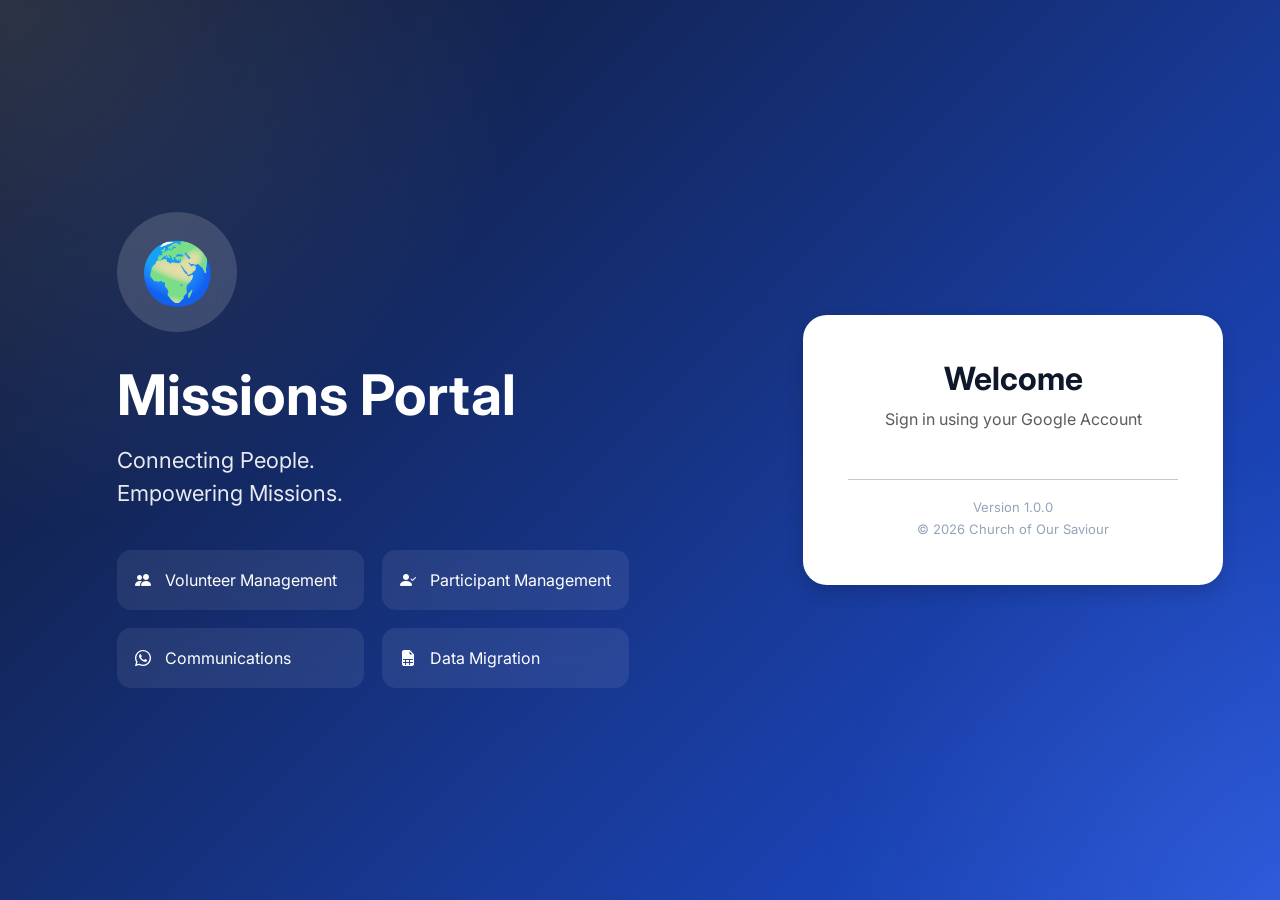
==== add-event.html @ c3b8f4d2 "Create add-event.html" ====
<!DOCTYPE html>
<html lang="en">

<head>

<meta charset="UTF-8">
<meta name="viewport" content="width=device-width, initial-scale=1.0">

<title>Add Event</title>

<script src="https://accounts.google.com/gsi/client" async defer></script>

<script src="./js/config.js"></script>
<script src="./js/api.js"></script>
<script src="./js/auth.js"></script>

<style>

*{
    box-sizing:border-box;
}

body{
    margin:0;
    font-family:Arial,sans-serif;
    background:#f4f6f8;
    color:#222;
}

/* ================= HEADER ================= */

.header{

    background:#1e3a8a;
    color:white;

    padding:18px 30px;

    display:flex;
    justify-content:space-between;
    align-items:center;

}

.header h2{
    margin:0;
}

.backBtn{

    background:white;
    color:#1e3a8a;

    border:none;

    padding:10px 16px;

    border-radius:6px;

    cursor:pointer;

    font-weight:bold;

}

/* ================= CONTAINER ================= */

.container{

    max-width:1100px;

    margin:25px auto;

    padding:0 20px;

}

/* ================= CARD ================= */

.card{

    background:white;

    border-radius:10px;

    padding:25px;

    margin-bottom:20px;

    box-shadow:0 2px 6px rgba(0,0,0,.08);

}

.card h2{

    margin-top:0;

    color:#1e3a8a;

}

.cardDescription{

    color:#666;

    margin-bottom:20px;

}

/* ================= FORM GRID ================= */

.formGrid{

    display:grid;

    grid-template-columns:
        repeat(2,1fr);

    gap:18px;

}

.formGroup{

    display:flex;

    flex-direction:column;

}

.formGroup.full{

    grid-column:
        1 / -1;

}

label{

    font-weight:bold;

    margin-bottom:7px;

}

.required{

    color:#dc2626;

}

input,
select,
textarea{

    width:100%;

    padding:11px;

    border:1px solid #ccc;

    border-radius:6px;

    font-size:14px;

}

textarea{

    min-height:100px;

    resize:vertical;

}

/* ================= HEADER IMAGE ================= */

.imageUpload{

    border:2px dashed #cbd5e1;

    border-radius:8px;

    padding:25px;

    text-align:center;

    background:#f8fafc;

    cursor:pointer;

}

.imageUpload:hover{

    background:#f1f5f9;

}

.imagePreview{

    max-width:100%;

    max-height:220px;

    margin-top:15px;

    border-radius:8px;

    display:none;

}

/* ================= QUESTIONS ================= */

.questionCard{

    border:1px solid #ddd;

    border-radius:8px;

    padding:18px;

    margin-bottom:15px;

    background:#fafafa;

}

.questionHeader{

    display:flex;

    justify-content:space-between;

    align-items:center;

    margin-bottom:15px;

}

.questionNumber{

    font-weight:bold;

    color:#1e3a8a;

}

.removeBtn{

    background:#dc2626;

    color:white;

    border:none;

    padding:7px 10px;

    border-radius:5px;

    cursor:pointer;

}

.addQuestionBtn{

    background:#2563eb;

    color:white;

    border:none;

    padding:10px 16px;

    border-radius:6px;

    cursor:pointer;

}

/* ================= ACTIONS ================= */

.actions{

    display:flex;

    justify-content:flex-end;

    gap:10px;

    margin-top:20px;

}

.cancelBtn{

    background:#6b7280;

    color:white;

    border:none;

    padding:12px 20px;

    border-radius:6px;

    cursor:pointer;

}

.createBtn{

    background:#16a34a;

    color:white;

    border:none;

    padding:12px 24px;

    border-radius:6px;

    cursor:pointer;

    font-weight:bold;

}

.createBtn:disabled{

    background:#9ca3af;

    cursor:not-allowed;

}

/* ================= SUCCESS ================= */

.successCard{

    display:none;

    background:white;

    border-radius:10px;

    padding:30px;

    margin-bottom:20px;

    box-shadow:0 2px 6px rgba(0,0,0,.08);

}

.successCard h2{

    color:#16a34a;

}

.resultGrid{

    display:grid;

    grid-template-columns:
        repeat(2,1fr);

    gap:15px;

    margin-top:20px;

}

.resultBox{

    border:1px solid #ddd;

    border-radius:8px;

    padding:15px;

}

.resultBox label{

    display:block;

    color:#666;

    font-size:12px;

}

.resultBox a{

    word-break:break-all;

}

.qrBox{

    text-align:center;

    margin-top:25px;

}

.qrBox img{

    width:220px;

    height:220px;

    object-fit:contain;

    border:1px solid #ddd;

    padding:10px;

}

/* ================= LOADING ================= */

.loading{

    display:none;

    position:fixed;

    inset:0;

    background:rgba(255,255,255,.75);

    justify-content:center;

    align-items:center;

    z-index:999;

}

.loadingBox{

    background:white;

    padding:25px 35px;

    border-radius:10px;

    box-shadow:0 4px 15px rgba(0,0,0,.2);

    text-align:center;

}

.spinner{

    width:35px;

    height:35px;

    border:4px solid #ddd;

    border-top:4px solid #1e3a8a;

    border-radius:50%;

    animation:spin 1s linear infinite;

    margin:0 auto 15px;

}

@keyframes spin{

    to{
        transform:rotate(360deg);
    }

}

@media(max-width:700px){

    .formGrid,
    .resultGrid{

        grid-template-columns:1fr;

    }

}

</style>

</head>


<body>


<!-- ================= HEADER ================= -->

<div class="header">

    <h2>➕ Add Event</h2>

    <button
        class="backBtn"
        onclick="window.location='event-management.html'">

        ← Event Management

    </button>

</div>


<div class="container">


<!-- ================= SUCCESS ================= -->

<div
    class="successCard"
    id="successCard">

    <h2>✓ Event Created Successfully</h2>

    <p>
        The Google Form has been created and the event has
        been added to the Event Registry as ACTIVE.
    </p>


    <div class="resultGrid">

        <div class="resultBox">

            <label>Event Name</label>

            <strong id="resultEventName"></strong>

        </div>


        <div class="resultBox">

            <label>Event Spreadsheet ID</label>

            <strong id="resultSpreadsheetId"></strong>

        </div>


        <div class="resultBox">

            <label>Google Form</label>

            <a
                id="resultFormUrl"
                target="_blank">

                Open Form

            </a>

        </div>


        <div class="resultBox">

            <label>Responder URL</label>

            <a
                id="resultResponderUrl"
                target="_blank">

                Open Registration Form

            </a>

        </div>

    </div>


    <div class="qrBox">

        <h3>Registration QR Code</h3>

        <img
            id="resultQr"
            alt="Registration QR Code">

        <br><br>

        <button
            class="createBtn"
            onclick="window.location='event-management.html'">

            Return to Event Management

        </button>

    </div>

</div>


<!-- ================= EVENT DETAILS ================= -->

<div
    class="card"
    id="eventFormCard">

    <h2>Event Details</h2>

    <p class="cardDescription">

        Enter the information that will be used to create the
        Google Form and Event Registry record.

    </p>


    <div class="formGrid">


        <!-- Event Date -->

        <div class="formGroup">

            <label>

                Event Date
                <span class="required">*</span>

            </label>

            <input
                type="date"
                id="eventDate"
                required>

        </div>


        <!-- Event Name -->

        <div class="formGroup">

            <label>

                Event Name
                <span class="required">*</span>

            </label>

            <input
                type="text"
                id="eventName"
                placeholder="e.g. Kingdom Builders"
                required>

        </div>


        <!-- Event Type -->

        <div class="formGroup">

            <label>

                Event Type
                <span class="required">*</span>

            </label>

            <select
                id="eventType"
                required>

                <option value="">
                    Select Event Type
                </option>

                <option value="Event">
                    Event
                </option>

                <option value="Course">
                    Course
                </option>

                <option value="Workshop">
                    Workshop
                </option>

                <option value="Conference">
                    Conference
                </option>

                <option value="Service">
                    Service
                </option>

                <option value="Outreach">
                    Outreach
                </option>

                <option value="Other">
                    Other
                </option>

            </select>

        </div>


        <!-- Event Description -->

        <div class="formGroup full">

            <label>

                Event Description

            </label>

            <textarea
                id="eventDescription"
                placeholder="Describe the event..."></textarea>

        </div>


    </div>

</div>


<!-- ================= FORM HEADER ================= -->

<div
    class="card">

    <h2>Google Form Header</h2>

    <p class="cardDescription">

        Upload the event image to be used at the top of the
        registration form.

    </p>


    <div
        class="imageUpload"
        onclick="document.getElementById('headerImage').click()">

        <strong>
            Click to upload event header image
        </strong>

        <br>

        <small>
            Recommended: wide landscape image
        </small>

        <input
            type="file"
            id="headerImage"
            accept="image/*"
            style="display:none;">

        <img
            id="imagePreview"
            class="imagePreview">

    </div>

</div>


<!-- ================= STANDARD PARAMETERS ================= -->

<div
    class="card">

    <h2>Registration Information</h2>

    <p class="cardDescription">

        These are the standard registration fields that will
        be included in every Event Form.

    </p>


    <div class="formGrid">


        <div class="formGroup">

            <label>Name <span class="required">*</span></label>

            <input
                value="Name"
                disabled>

        </div>


        <div class="formGroup">

            <label>Email Address <span class="required">*</span></label>

            <input
                value="Email Address"
                disabled>

        </div>


        <div class="formGroup">

            <label>Contact Number <span class="required">*</span></label>

            <input
                value="Contact Number"
                disabled>

        </div>


        <div class="formGroup">

            <label>Church</label>

            <input
                value="Church"
                disabled>

        </div>


        <div class="formGroup">

            <label>Referral Source</label>

            <input
                value="How did you hear about this event?"
                disabled>

        </div>


        <div class="formGroup">

            <label>PDPA Consent <span class="required">*</span></label>

            <input
                value="PDPA Consent"
                disabled>

        </div>

    </div>

</div>


<!-- ================= CUSTOM QUESTIONS ================= -->

<div
    class="card">

    <h2>Event-Specific Questions</h2>

    <p class="cardDescription">

        Add questions that are specific to this event.
        These will be created as additional questions in
        the Google Form.

    </p>


    <div id="questionsContainer"></div>


    <button
        type="button"
        class="addQuestionBtn"
        onclick="addQuestion()">

        + Add Question

    </button>

</div>


<!-- ================= CREATE ================= -->

<div
    class="card">

    <div class="actions">

        <button
            class="cancelBtn"
            onclick="window.location='event-management.html'">

            Cancel

        </button>


        <button
            class="createBtn"
            id="createBtn"
            onclick="createEvent()">

            🚀 Create Event

        </button>

    </div>

</div>


</div>


<!-- ================= LOADING ================= -->

<div
    class="loading"
    id="loading">

    <div class="loadingBox">

        <div class="spinner"></div>

        <strong>
            Creating Event...
        </strong>

        <p>
            Creating Google Form, response spreadsheet,
            QR code and Event Registry record.
        </p>

    </div>

</div>


<script>

/*****************************************************
 * AUTH
 *****************************************************/

const user =
    JSON.parse(
        localStorage.getItem("mp_user")
    );


if(!user){

    location = "index.html";

}


if(
    !["Admin","Intern"].includes(
        user.role
    )
){

    alert("Access denied.");

    location = "dashboard.html";

}


/*****************************************************
 * API RUNNER
 *****************************************************/

async function runScript(
    action,
    data = {}
){

    const result =
        await API.post(
            action,
            data
        );


    if(!result.success){

        throw new Error(
            result.message ||
            "Request failed"
        );

    }


    return result.data || result;

}


/*****************************************************
 * LOADING
 *****************************************************/

function showLoading(){

    document
        .getElementById("loading")
        .style.display = "flex";

}


function hideLoading(){

    document
        .getElementById("loading")
        .style.display = "none";

}


/*****************************************************
 * HEADER IMAGE PREVIEW
 *****************************************************/

let headerImageData = null;


document
    .getElementById("headerImage")
    .addEventListener(
        "change",
        function(event){

            const file =
                event.target.files[0];


            if(!file){

                return;

            }


            if(
                !file.type.startsWith(
                    "image/"
                )
            ){

                alert(
                    "Please select an image file."
                );

                return;

            }


            /*
             * Convert image to Base64.
             *
             * This will be sent to Apps Script.
             */

            const reader =
                new FileReader();


            reader.onload =
                function(e){

                    headerImageData =
                        {

                            name:
                                file.name,

                            mimeType:
                                file.type,

                            data:
                                e.target.result
                                .split(",")[1]

                        };


                    const preview =
                        document
                            .getElementById(
                                "imagePreview"
                            );


                    preview.src =
                        e.target.result;


                    preview.style.display =
                        "block";

                };


            reader.readAsDataURL(file);

        }
    );


/*****************************************************
 * QUESTIONS
 *****************************************************/

let questionCounter = 0;


function addQuestion(){

    questionCounter++;


    const container =
        document
            .getElementById(
                "questionsContainer"
            );


    const card =
        document.createElement(
            "div"
        );


    card.className =
        "questionCard";


    card.dataset.question =
        questionCounter;


    card.innerHTML = `

        <div class="questionHeader">

            <span class="questionNumber">

                Question ${questionCounter}

            </span>

            <button
                type="button"
                class="removeBtn"
                onclick="removeQuestion(this)">

                Remove

            </button>

        </div>


        <div class="formGrid">

            <div class="formGroup full">

                <label>
                    Question
                    <span class="required">*</span>
                </label>

                <input
                    type="text"
                    class="questionText"
                    placeholder="Enter your question">

            </div>


            <div class="formGroup">

                <label>
                    Question Type
                </label>

                <select
                    class="questionType">

                    <option value="TEXT">
                        Short Answer
                    </option>

                    <option value="PARAGRAPH">
                        Paragraph
                    </option>

                    <option value="MULTIPLE_CHOICE">
                        Multiple Choice
                    </option>

                    <option value="CHECKBOX">
                        Checkboxes
                    </option>

                    <option value="DROPDOWN">
                        Dropdown
                    </option>

                    <option value="DATE">
                        Date
                    </option>

                </select>

            </div>


            <div class="formGroup">

                <label>
                    Required?
                </label>

                <select
                    class="questionRequired">

                    <option value="YES">
                        Yes
                    </option>

                    <option value="NO">
                        No
                    </option>

                </select>

            </div>


            <div class="formGroup full">

                <label>
                    Options
                </label>

                <textarea
                    class="questionOptions"
                    placeholder="For Multiple Choice / Checkboxes / Dropdown only.

Enter one option per line."></textarea>

            </div>

        </div>

    `;


    container.appendChild(
        card
    );

}


function removeQuestion(button){

    const card =
        button.closest(
            ".questionCard"
        );


    if(card){

        card.remove();

    }


    renumberQuestions();

}


function renumberQuestions(){

    const cards =
        document.querySelectorAll(
            ".questionCard"
        );


    cards.forEach(
        function(card,index){

            const number =
                card.querySelector(
                    ".questionNumber"
                );


            number.textContent =
                "Question " +
                (index + 1);

        }
    );

}


/*****************************************************
 * COLLECT QUESTIONS
 *****************************************************/

function collectQuestions(){

    const cards =
        document.querySelectorAll(
            ".questionCard"
        );


    const questions = [];


    cards.forEach(
        function(card){

            const text =
                card.querySelector(
                    ".questionText"
                ).value.trim();


            if(!text){

                return;

            }


            const type =
                card.querySelector(
                    ".questionType"
                ).value;


            const required =
                card.querySelector(
                    ".questionRequired"
                ).value === "YES";


            const optionsText =
                card.querySelector(
                    ".questionOptions"
                ).value;


            const options =
                optionsText
                    .split("\n")
                    .map(
                        function(option){

                            return option.trim();

                        }
                    )
                    .filter(
                        function(option){

                            return option !== "";

                        }
                    );


            questions.push({

                title:
                    text,

                type,

                required,

                options

            });

        }
    );


    return questions;

}


/*****************************************************
 * VALIDATE
 *****************************************************/

function validateEvent(){

    const eventDate =
        document
            .getElementById(
                "eventDate"
            )
            .value;


    const eventName =
        document
            .getElementById(
                "eventName"
            )
            .value.trim();


    const eventType =
        document
            .getElementById(
                "eventType"
            )
            .value;


    if(!eventDate){

        alert(
            "Event Date is required."
        );

        return false;

    }


    if(!eventName){

        alert(
            "Event Name is required."
        );

        return false;

    }


    if(!eventType){

        alert(
            "Event Type is required."
        );

        return false;

    }


    return true;

}


/*****************************************************
 * CREATE EVENT
 *****************************************************/

async function createEvent(){

    if(!validateEvent()){

        return;

    }


    const eventDate =
        document
            .getElementById(
                "eventDate"
            )
            .value;


    const eventName =
        document
            .getElementById(
                "eventName"
            )
            .value.trim();


    const eventType =
        document
            .getElementById(
                "eventType"
            )
            .value;


    const eventDescription =
        document
            .getElementById(
                "eventDescription"
            )
            .value.trim();


    const questions =
        collectQuestions();


    const confirmed =
        confirm(

            "Create this event?\n\n" +

            "Event: " +
            eventName +
            "\n" +

            "Date: " +
            eventDate +
            "\n" +

            "Type: " +
            eventType +
            "\n\n" +

            "A Google Form and response spreadsheet " +
            "will be created."

        );


    if(!confirmed){

        return;

    }


    const button =
        document
            .getElementById(
                "createBtn"
            );


    button.disabled =
        true;


    showLoading();


    try{


        const result =
            await runScript(
                "createEvent",
                {

                    eventDate,

                    eventName,

                    eventType,

                    eventDescription,

                    questions,

                    headerImage:
                        headerImageData,

                    createdBy:
                        user.email ||
                        ""

                }
            );


        hideLoading();


        showSuccess(
            result
        );


    }
    catch(err){

        console.error(
            err
        );


        hideLoading();


        alert(
            "Unable to create event:\n\n" +
            err.message
        );


        button.disabled =
            false;

    }

}


/*****************************************************
 * SHOW SUCCESS
 *****************************************************/

function showSuccess(result){

    document
        .getElementById(
            "eventFormCard"
        )
        .style.display =
            "none";


    /*
     * Hide the other configuration
     * cards.
     */

    document
        .querySelectorAll(
            ".card"
        )
        .forEach(
            function(card){

                card.style.display =
                    "none";

            }
        );


    const success =
        document
            .getElementById(
                "successCard"
            );


    success.style.display =
        "block";


    document
        .getElementById(
            "resultEventName"
        )
        .textContent =
            result.eventName ||
            "";


    document
        .getElementById(
            "resultSpreadsheetId"
        )
        .textContent =
            result.spreadsheetId ||
            "";


    const formUrl =
        result.formUrl ||
        result.editUrl ||
        "";


    const responderUrl =
        result.responderUrl ||
        result.formUrl ||
        "";


    const formLink =
        document
            .getElementById(
                "resultFormUrl"
            );


    formLink.href =
        formUrl;


    const responderLink =
        document
            .getElementById(
                "resultResponderUrl"
            );


    responderLink.href =
        responderUrl;


    const qr =
        document
            .getElementById(
                "resultQr"
            );


    if(result.qrUrl){

        qr.src =
            result.qrUrl;

    }

}

</script>

</body>

</html>
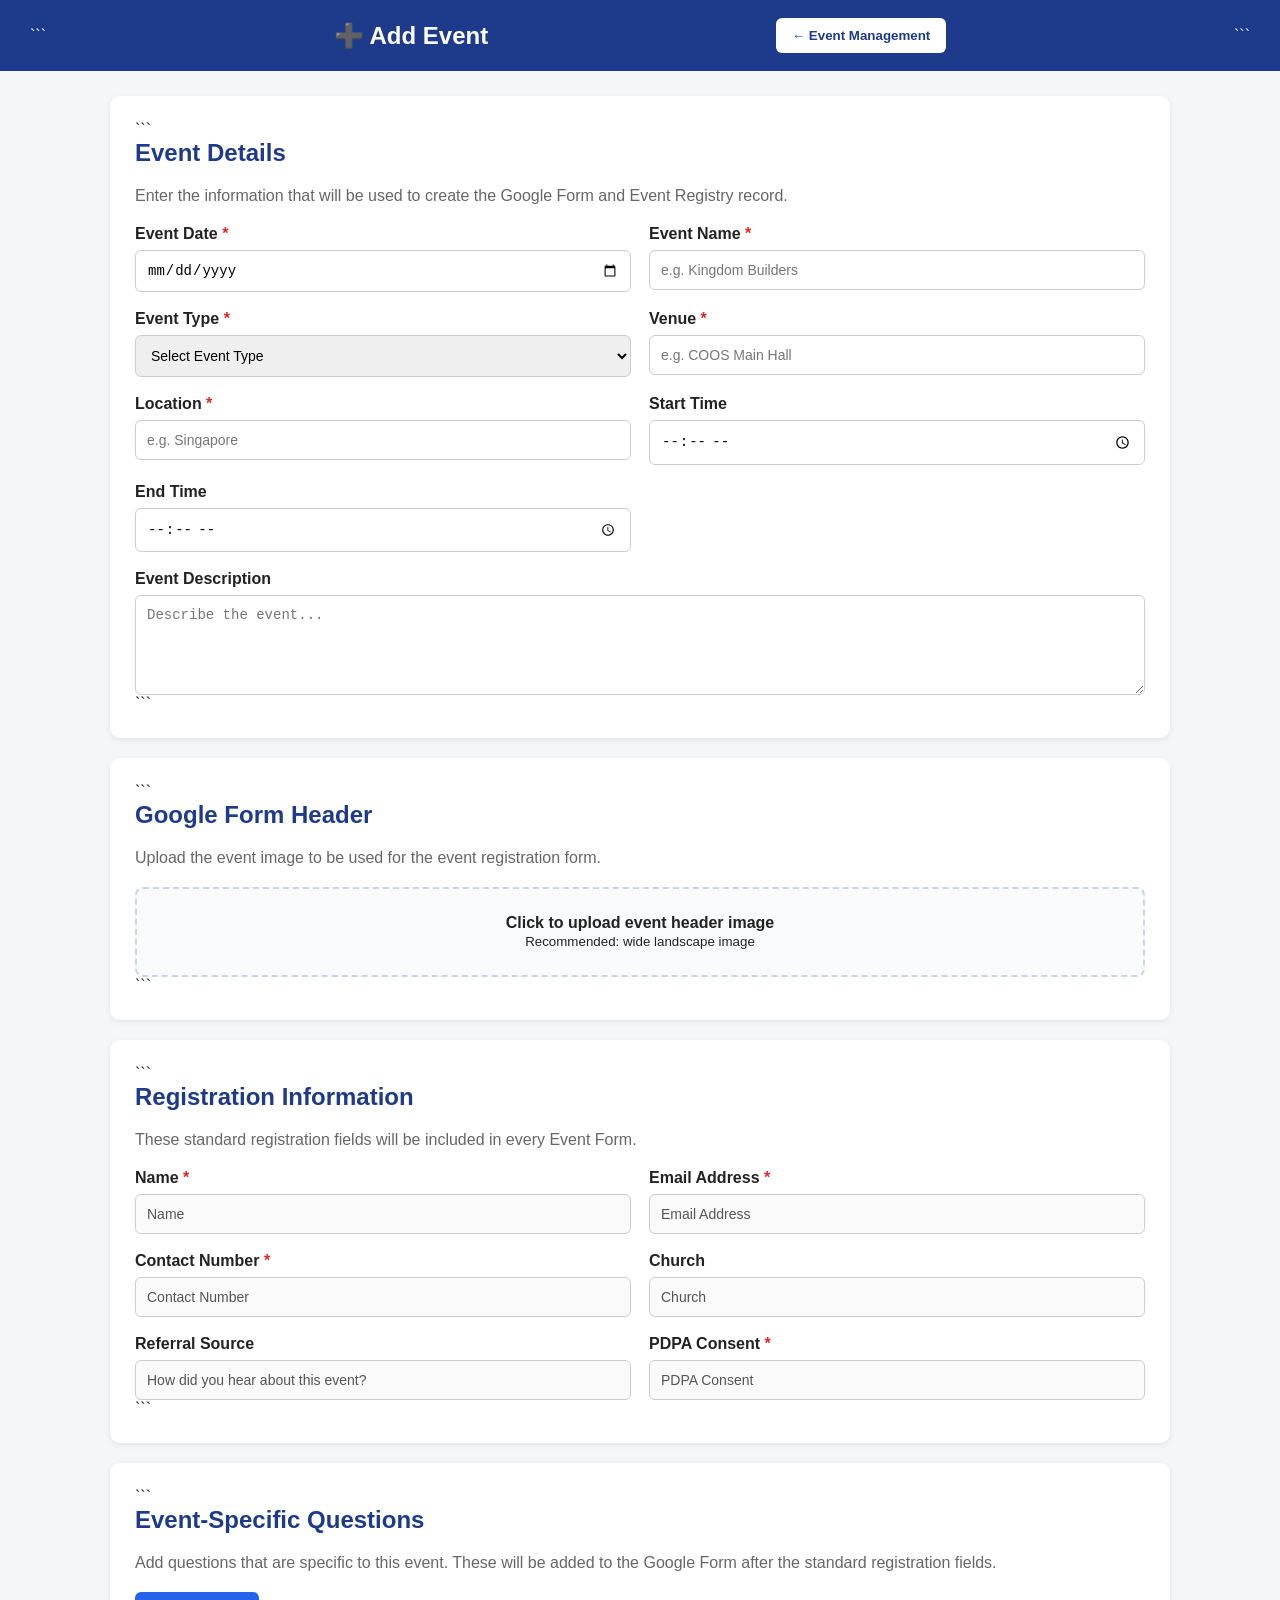
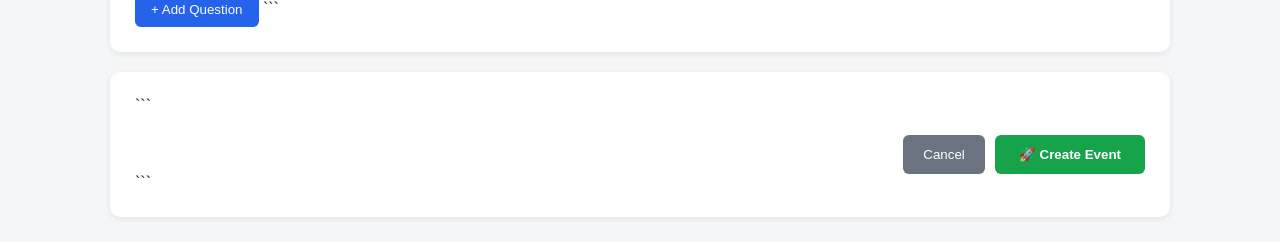
==== commit ff6d5f70: "Update add-event.html" ====
--- a/add-event.html
+++ b/add-event.html
@@ -1,4 +1,5 @@
 <!DOCTYPE html>
+
 <html lang="en">
 
 <head>
@@ -11,7 +12,9 @@
 <script src="https://accounts.google.com/gsi/client" async defer></script>
 
 <script src="./js/config.js"></script>
+
 <script src="./js/api.js"></script>
+
 <script src="./js/auth.js"></script>
 
 <style>
@@ -30,16 +33,12 @@
 /* ================= HEADER ================= */
 
 .header{
-
     background:#1e3a8a;
     color:white;
-
     padding:18px 30px;
-
     display:flex;
     justify-content:space-between;
     align-items:center;
-
 }
 
 .header h2{
@@ -47,446 +46,279 @@
 }
 
 .backBtn{
-
     background:white;
     color:#1e3a8a;
-
     border:none;
-
     padding:10px 16px;
-
     border-radius:6px;
-
     cursor:pointer;
-
     font-weight:bold;
-
 }
 
 /* ================= CONTAINER ================= */
 
 .container{
-
     max-width:1100px;
-
     margin:25px auto;
-
     padding:0 20px;
-
 }
 
 /* ================= CARD ================= */
 
 .card{
-
     background:white;
-
     border-radius:10px;
-
     padding:25px;
-
     margin-bottom:20px;
-
     box-shadow:0 2px 6px rgba(0,0,0,.08);
-
 }
 
 .card h2{
-
     margin-top:0;
-
     color:#1e3a8a;
-
 }
 
 .cardDescription{
-
     color:#666;
-
     margin-bottom:20px;
-
 }
 
 /* ================= FORM GRID ================= */
 
 .formGrid{
-
     display:grid;
-
-    grid-template-columns:
-        repeat(2,1fr);
-
+    grid-template-columns:repeat(2,1fr);
     gap:18px;
-
 }
 
 .formGroup{
-
     display:flex;
-
     flex-direction:column;
-
 }
 
 .formGroup.full{
-
-    grid-column:
-        1 / -1;
-
+    grid-column:1 / -1;
 }
 
 label{
-
     font-weight:bold;
-
     margin-bottom:7px;
-
 }
 
 .required{
-
     color:#dc2626;
-
 }
 
 input,
 select,
 textarea{
-
     width:100%;
-
     padding:11px;
-
     border:1px solid #ccc;
-
     border-radius:6px;
-
     font-size:14px;
-
 }
 
 textarea{
-
     min-height:100px;
-
     resize:vertical;
-
+}
+
+input:focus,
+select:focus,
+textarea:focus{
+    outline:none;
+    border-color:#2563eb;
 }
 
 /* ================= HEADER IMAGE ================= */
 
 .imageUpload{
-
     border:2px dashed #cbd5e1;
-
     border-radius:8px;
-
     padding:25px;
-
     text-align:center;
-
     background:#f8fafc;
-
     cursor:pointer;
-
 }
 
 .imageUpload:hover{
-
     background:#f1f5f9;
-
 }
 
 .imagePreview{
-
     max-width:100%;
-
     max-height:220px;
-
     margin-top:15px;
-
     border-radius:8px;
-
     display:none;
-
 }
 
 /* ================= QUESTIONS ================= */
 
 .questionCard{
-
     border:1px solid #ddd;
-
     border-radius:8px;
-
     padding:18px;
-
     margin-bottom:15px;
-
     background:#fafafa;
-
 }
 
 .questionHeader{
-
     display:flex;
-
     justify-content:space-between;
-
     align-items:center;
-
     margin-bottom:15px;
-
 }
 
 .questionNumber{
-
     font-weight:bold;
-
     color:#1e3a8a;
-
 }
 
 .removeBtn{
-
     background:#dc2626;
-
     color:white;
-
     border:none;
-
     padding:7px 10px;
-
     border-radius:5px;
-
     cursor:pointer;
-
 }
 
 .addQuestionBtn{
-
     background:#2563eb;
-
     color:white;
-
     border:none;
-
     padding:10px 16px;
-
     border-radius:6px;
-
     cursor:pointer;
-
 }
 
 /* ================= ACTIONS ================= */
 
 .actions{
-
     display:flex;
-
     justify-content:flex-end;
-
     gap:10px;
-
     margin-top:20px;
-
 }
 
 .cancelBtn{
-
     background:#6b7280;
-
     color:white;
-
     border:none;
-
     padding:12px 20px;
-
     border-radius:6px;
-
     cursor:pointer;
-
 }
 
 .createBtn{
-
     background:#16a34a;
-
     color:white;
-
     border:none;
-
     padding:12px 24px;
-
     border-radius:6px;
-
     cursor:pointer;
-
     font-weight:bold;
-
 }
 
 .createBtn:disabled{
-
     background:#9ca3af;
-
     cursor:not-allowed;
-
 }
 
 /* ================= SUCCESS ================= */
 
 .successCard{
-
     display:none;
-
     background:white;
-
     border-radius:10px;
-
     padding:30px;
-
     margin-bottom:20px;
-
     box-shadow:0 2px 6px rgba(0,0,0,.08);
-
 }
 
 .successCard h2{
-
     color:#16a34a;
-
 }
 
 .resultGrid{
-
     display:grid;
-
-    grid-template-columns:
-        repeat(2,1fr);
-
+    grid-template-columns:repeat(2,1fr);
     gap:15px;
-
     margin-top:20px;
-
 }
 
 .resultBox{
-
     border:1px solid #ddd;
-
     border-radius:8px;
-
     padding:15px;
-
 }
 
 .resultBox label{
-
     display:block;
-
     color:#666;
-
     font-size:12px;
-
 }
 
 .resultBox a{
-
     word-break:break-all;
-
 }
 
 .qrBox{
-
     text-align:center;
-
     margin-top:25px;
-
 }
 
 .qrBox img{
-
     width:220px;
-
     height:220px;
-
     object-fit:contain;
-
     border:1px solid #ddd;
-
     padding:10px;
-
 }
 
 /* ================= LOADING ================= */
 
 .loading{
-
     display:none;
-
     position:fixed;
-
     inset:0;
-
     background:rgba(255,255,255,.75);
-
     justify-content:center;
-
     align-items:center;
-
     z-index:999;
-
 }
 
 .loadingBox{
-
     background:white;
-
     padding:25px 35px;
-
     border-radius:10px;
-
     box-shadow:0 4px 15px rgba(0,0,0,.2);
-
     text-align:center;
-
 }
 
 .spinner{
-
     width:35px;
-
     height:35px;
-
     border:4px solid #ddd;
-
     border-top:4px solid #1e3a8a;
-
     border-radius:50%;
-
     animation:spin 1s linear infinite;
-
     margin:0 auto 15px;
-
 }
 
 @keyframes spin{
-
     to{
         transform:rotate(360deg);
     }
-
 }
 
 @media(max-width:700px){
 
     .formGrid,
     .resultGrid{
-
         grid-template-columns:1fr;
-
     }
 
 }
@@ -495,470 +327,562 @@
 
 </head>
 
-
 <body>
 
-
-<!-- ================= HEADER ================= -->
+<!-- =====================================================
+     HEADER
+===================================================== -->
 
 <div class="header">
 
-    <h2>➕ Add Event</h2>
-
-    <button
-        class="backBtn"
-        onclick="window.location='event-management.html'">
-
-        ← Event Management
-
-    </button>
+```
+<h2>➕ Add Event</h2>
+
+<button
+    class="backBtn"
+    onclick="window.location='event-management.html'">
+
+    ← Event Management
+
+</button>
+```
 
 </div>
 
-
 <div class="container">
 
-
-<!-- ================= SUCCESS ================= -->
+<!-- =====================================================
+     SUCCESS
+===================================================== -->
 
 <div
     class="successCard"
     id="successCard">
 
-    <h2>✓ Event Created Successfully</h2>
-
-    <p>
-        The Google Form has been created and the event has
-        been added to the Event Registry as ACTIVE.
-    </p>
-
-
-    <div class="resultGrid">
-
-        <div class="resultBox">
-
-            <label>Event Name</label>
-
-            <strong id="resultEventName"></strong>
-
-        </div>
-
-
-        <div class="resultBox">
-
-            <label>Event Spreadsheet ID</label>
-
-            <strong id="resultSpreadsheetId"></strong>
-
-        </div>
-
-
-        <div class="resultBox">
-
-            <label>Google Form</label>
-
-            <a
-                id="resultFormUrl"
-                target="_blank">
-
-                Open Form
-
-            </a>
-
-        </div>
-
-
-        <div class="resultBox">
-
-            <label>Responder URL</label>
-
-            <a
-                id="resultResponderUrl"
-                target="_blank">
-
-                Open Registration Form
-
-            </a>
-
-        </div>
+```
+<h2>✓ Event Created Successfully</h2>
+
+<p>
+    The Google Form has been created and the event has
+    been added to the Event Registry as ACTIVE.
+</p>
+
+<div class="resultGrid">
+
+    <div class="resultBox">
+
+        <label>Event Name</label>
+
+        <strong id="resultEventName"></strong>
 
     </div>
 
 
-    <div class="qrBox">
-
-        <h3>Registration QR Code</h3>
-
-        <img
-            id="resultQr"
-            alt="Registration QR Code">
-
-        <br><br>
-
-        <button
-            class="createBtn"
-            onclick="window.location='event-management.html'">
-
-            Return to Event Management
-
-        </button>
+    <div class="resultBox">
+
+        <label>Event Spreadsheet ID</label>
+
+        <strong id="resultSpreadsheetId"></strong>
 
     </div>
 
+
+    <div class="resultBox">
+
+        <label>Google Form</label>
+
+        <a
+            id="resultFormUrl"
+            target="_blank"
+            rel="noopener">
+
+            Open Form
+
+        </a>
+
+    </div>
+
+
+    <div class="resultBox">
+
+        <label>Responder URL</label>
+
+        <a
+            id="resultResponderUrl"
+            target="_blank"
+            rel="noopener">
+
+            Open Registration Form
+
+        </a>
+
+    </div>
+
 </div>
 
 
-<!-- ================= EVENT DETAILS ================= -->
+<div class="qrBox">
+
+    <h3>Registration QR Code</h3>
+
+    <img
+        id="resultQr"
+        alt="Registration QR Code">
+
+    <br><br>
+
+    <button
+        class="createBtn"
+        onclick="window.location='event-management.html'">
+
+        Return to Event Management
+
+    </button>
+
+</div>
+```
+
+</div>
+
+<!-- =====================================================
+     EVENT DETAILS
+===================================================== -->
 
 <div
     class="card"
     id="eventFormCard">
 
-    <h2>Event Details</h2>
-
-    <p class="cardDescription">
-
-        Enter the information that will be used to create the
-        Google Form and Event Registry record.
-
-    </p>
-
-
-    <div class="formGrid">
-
-
-        <!-- Event Date -->
-
-        <div class="formGroup">
-
-            <label>
-
-                Event Date
-                <span class="required">*</span>
-
-            </label>
-
-            <input
-                type="date"
-                id="eventDate"
-                required>
-
-        </div>
-
-
-        <!-- Event Name -->
-
-        <div class="formGroup">
-
-            <label>
-
-                Event Name
-                <span class="required">*</span>
-
-            </label>
-
-            <input
-                type="text"
-                id="eventName"
-                placeholder="e.g. Kingdom Builders"
-                required>
-
-        </div>
-
-
-        <!-- Event Type -->
-
-        <div class="formGroup">
-
-            <label>
-
-                Event Type
-                <span class="required">*</span>
-
-            </label>
-
-            <select
-                id="eventType"
-                required>
-
-                <option value="">
-                    Select Event Type
-                </option>
-
-                <option value="Event">
-                    Event
-                </option>
-
-                <option value="Course">
-                    Course
-                </option>
-
-                <option value="Workshop">
-                    Workshop
-                </option>
-
-                <option value="Conference">
-                    Conference
-                </option>
-
-                <option value="Service">
-                    Service
-                </option>
-
-                <option value="Outreach">
-                    Outreach
-                </option>
-
-                <option value="Other">
-                    Other
-                </option>
-
-            </select>
-
-        </div>
-
-
-        <!-- Event Description -->
-
-        <div class="formGroup full">
-
-            <label>
-
-                Event Description
-
-            </label>
-
-            <textarea
-                id="eventDescription"
-                placeholder="Describe the event..."></textarea>
-
-        </div>
-
+```
+<h2>Event Details</h2>
+
+<p class="cardDescription">
+
+    Enter the information that will be used to create the
+    Google Form and Event Registry record.
+
+</p>
+
+
+<div class="formGrid">
+
+
+    <!-- EVENT DATE -->
+
+    <div class="formGroup">
+
+        <label>
+            Event Date
+            <span class="required">*</span>
+        </label>
+
+        <input
+            type="date"
+            id="eventDate"
+            required>
 
     </div>
 
+
+    <!-- EVENT NAME -->
+
+    <div class="formGroup">
+
+        <label>
+            Event Name
+            <span class="required">*</span>
+        </label>
+
+        <input
+            type="text"
+            id="eventName"
+            placeholder="e.g. Kingdom Builders"
+            required>
+
+    </div>
+
+
+    <!-- EVENT TYPE -->
+
+    <div class="formGroup">
+
+        <label>
+            Event Type
+            <span class="required">*</span>
+        </label>
+
+        <select
+            id="eventType"
+            required>
+
+            <option value="">
+                Select Event Type
+            </option>
+
+            <option value="Event">
+                Event
+            </option>
+
+            <option value="Course">
+                Course
+            </option>
+
+            <option value="Workshop">
+                Workshop
+            </option>
+
+            <option value="Conference">
+                Conference
+            </option>
+
+            <option value="Service">
+                Service
+            </option>
+
+            <option value="Outreach">
+                Outreach
+            </option>
+
+            <option value="Other">
+                Other
+            </option>
+
+        </select>
+
+    </div>
+
+
+    <!-- VENUE -->
+
+    <div class="formGroup">
+
+        <label>
+            Venue
+            <span class="required">*</span>
+        </label>
+
+        <input
+            type="text"
+            id="venue"
+            placeholder="e.g. COOS Main Hall"
+            required>
+
+    </div>
+
+
+    <!-- LOCATION -->
+
+    <div class="formGroup">
+
+        <label>
+            Location
+            <span class="required">*</span>
+        </label>
+
+        <input
+            type="text"
+            id="location"
+            placeholder="e.g. Singapore"
+            required>
+
+    </div>
+
+
+    <!-- START TIME -->
+
+    <div class="formGroup">
+
+        <label>
+            Start Time
+        </label>
+
+        <input
+            type="time"
+            id="startTime">
+
+    </div>
+
+
+    <!-- END TIME -->
+
+    <div class="formGroup">
+
+        <label>
+            End Time
+        </label>
+
+        <input
+            type="time"
+            id="endTime">
+
+    </div>
+
+
+    <!-- DESCRIPTION -->
+
+    <div class="formGroup full">
+
+        <label>
+            Event Description
+        </label>
+
+        <textarea
+            id="eventDescription"
+            placeholder="Describe the event..."></textarea>
+
+    </div>
+
 </div>
-
-
-<!-- ================= FORM HEADER ================= -->
+```
+
+</div>
+
+<!-- =====================================================
+     GOOGLE FORM HEADER
+===================================================== -->
+
+<div class="card">
+
+```
+<h2>Google Form Header</h2>
+
+<p class="cardDescription">
+
+    Upload the event image to be used for the event
+    registration form.
+
+</p>
+
 
 <div
-    class="card">
-
-    <h2>Google Form Header</h2>
-
-    <p class="cardDescription">
-
-        Upload the event image to be used at the top of the
-        registration form.
-
-    </p>
-
-
-    <div
-        class="imageUpload"
-        onclick="document.getElementById('headerImage').click()">
-
-        <strong>
-            Click to upload event header image
-        </strong>
-
-        <br>
-
-        <small>
-            Recommended: wide landscape image
-        </small>
+    class="imageUpload"
+    onclick="document.getElementById('headerImage').click()">
+
+    <strong>
+        Click to upload event header image
+    </strong>
+
+    <br>
+
+    <small>
+        Recommended: wide landscape image
+    </small>
+
+    <input
+        type="file"
+        id="headerImage"
+        accept="image/*"
+        style="display:none;">
+
+    <img
+        id="imagePreview"
+        class="imagePreview">
+
+</div>
+```
+
+</div>
+
+<!-- =====================================================
+     STANDARD PARAMETERS
+===================================================== -->
+
+<div class="card">
+
+```
+<h2>Registration Information</h2>
+
+<p class="cardDescription">
+
+    These standard registration fields will be included
+    in every Event Form.
+
+</p>
+
+
+<div class="formGrid">
+
+
+    <div class="formGroup">
+
+        <label>
+            Name
+            <span class="required">*</span>
+        </label>
 
         <input
-            type="file"
-            id="headerImage"
-            accept="image/*"
-            style="display:none;">
-
-        <img
-            id="imagePreview"
-            class="imagePreview">
+            value="Name"
+            disabled>
 
     </div>
 
+
+    <div class="formGroup">
+
+        <label>
+            Email Address
+            <span class="required">*</span>
+        </label>
+
+        <input
+            value="Email Address"
+            disabled>
+
+    </div>
+
+
+    <div class="formGroup">
+
+        <label>
+            Contact Number
+            <span class="required">*</span>
+        </label>
+
+        <input
+            value="Contact Number"
+            disabled>
+
+    </div>
+
+
+    <div class="formGroup">
+
+        <label>
+            Church
+        </label>
+
+        <input
+            value="Church"
+            disabled>
+
+    </div>
+
+
+    <div class="formGroup">
+
+        <label>
+            Referral Source
+        </label>
+
+        <input
+            value="How did you hear about this event?"
+            disabled>
+
+    </div>
+
+
+    <div class="formGroup">
+
+        <label>
+            PDPA Consent
+            <span class="required">*</span>
+        </label>
+
+        <input
+            value="PDPA Consent"
+            disabled>
+
+    </div>
+
 </div>
-
-
-<!-- ================= STANDARD PARAMETERS ================= -->
-
-<div
-    class="card">
-
-    <h2>Registration Information</h2>
-
-    <p class="cardDescription">
-
-        These are the standard registration fields that will
-        be included in every Event Form.
-
-    </p>
-
-
-    <div class="formGrid">
-
-
-        <div class="formGroup">
-
-            <label>Name <span class="required">*</span></label>
-
-            <input
-                value="Name"
-                disabled>
-
-        </div>
-
-
-        <div class="formGroup">
-
-            <label>Email Address <span class="required">*</span></label>
-
-            <input
-                value="Email Address"
-                disabled>
-
-        </div>
-
-
-        <div class="formGroup">
-
-            <label>Contact Number <span class="required">*</span></label>
-
-            <input
-                value="Contact Number"
-                disabled>
-
-        </div>
-
-
-        <div class="formGroup">
-
-            <label>Church</label>
-
-            <input
-                value="Church"
-                disabled>
-
-        </div>
-
-
-        <div class="formGroup">
-
-            <label>Referral Source</label>
-
-            <input
-                value="How did you hear about this event?"
-                disabled>
-
-        </div>
-
-
-        <div class="formGroup">
-
-            <label>PDPA Consent <span class="required">*</span></label>
-
-            <input
-                value="PDPA Consent"
-                disabled>
-
-        </div>
-
-    </div>
+```
 
 </div>
 
-
-<!-- ================= CUSTOM QUESTIONS ================= -->
-
-<div
-    class="card">
-
-    <h2>Event-Specific Questions</h2>
-
-    <p class="cardDescription">
-
-        Add questions that are specific to this event.
-        These will be created as additional questions in
-        the Google Form.
-
-    </p>
-
-
-    <div id="questionsContainer"></div>
-
+<!-- =====================================================
+     CUSTOM QUESTIONS
+===================================================== -->
+
+<div class="card">
+
+```
+<h2>Event-Specific Questions</h2>
+
+<p class="cardDescription">
+
+    Add questions that are specific to this event.
+    These will be added to the Google Form after the
+    standard registration fields.
+
+</p>
+
+
+<div id="questionsContainer"></div>
+
+
+<button
+    type="button"
+    class="addQuestionBtn"
+    onclick="addQuestion()">
+
+    + Add Question
+
+</button>
+```
+
+</div>
+
+<!-- =====================================================
+     CREATE
+===================================================== -->
+
+<div class="card">
+
+```
+<div class="actions">
 
     <button
         type="button"
-        class="addQuestionBtn"
-        onclick="addQuestion()">
-
-        + Add Question
+        class="cancelBtn"
+        onclick="window.location='event-management.html'">
+
+        Cancel
 
     </button>
 
+
+    <button
+        type="button"
+        class="createBtn"
+        id="createBtn"
+        onclick="handleCreateEvent()">
+
+        🚀 Create Event
+
+    </button>
+
 </div>
-
-
-<!-- ================= CREATE ================= -->
-
-<div
-    class="card">
-
-    <div class="actions">
-
-        <button
-            class="cancelBtn"
-            onclick="window.location='event-management.html'">
-
-            Cancel
-
-        </button>
-
-
-        <button
-            class="createBtn"
-            id="createBtn"
-            onclick="createEvent()">
-
-            🚀 Create Event
-
-        </button>
-
-    </div>
+```
 
 </div>
 
-
 </div>
 
-
-<!-- ================= LOADING ================= -->
+<!-- =====================================================
+     LOADING
+===================================================== -->
 
 <div
     class="loading"
     id="loading">
 
-    <div class="loadingBox">
-
-        <div class="spinner"></div>
-
-        <strong>
-            Creating Event...
-        </strong>
-
-        <p>
-            Creating Google Form, response spreadsheet,
-            QR code and Event Registry record.
-        </p>
-
-    </div>
+```
+<div class="loadingBox">
+
+    <div class="spinner"></div>
+
+    <strong>
+        Creating Event...
+    </strong>
+
+    <p>
+        Creating Google Form, response spreadsheet,
+        QR code and Event Registry record.
+    </p>
 
 </div>
-
+```
+
+</div>
 
 <script>
 
@@ -980,6 +904,7 @@
 
 
 if(
+    user &&
     !["Admin","Intern"].includes(
         user.role
     )
@@ -1008,10 +933,17 @@
         );
 
 
-    if(!result.success){
+    console.log(
+        "API RESULT:",
+        action,
+        result
+    );
+
+
+    if(!result || !result.success){
 
         throw new Error(
-            result.message ||
+            result?.message ||
             "Request failed"
         );
 
@@ -1046,7 +978,7 @@
 
 
 /*****************************************************
- * HEADER IMAGE PREVIEW
+ * HEADER IMAGE
  *****************************************************/
 
 let headerImageData = null;
@@ -1070,25 +1002,19 @@
 
 
             if(
-                !file.type.startsWith(
-                    "image/"
-                )
+                !file.type.startsWith("image/")
             ){
 
                 alert(
                     "Please select an image file."
                 );
 
+                event.target.value = "";
+
                 return;
 
             }
 
-
-            /*
-             * Convert image to Base64.
-             *
-             * This will be sent to Apps Script.
-             */
 
             const reader =
                 new FileReader();
@@ -1097,20 +1023,28 @@
             reader.onload =
                 function(e){
 
-                    headerImageData =
-                        {
-
-                            name:
-                                file.name,
-
-                            mimeType:
-                                file.type,
-
-                            data:
-                                e.target.result
-                                .split(",")[1]
-
-                        };
+                    /*
+                     * IMPORTANT:
+                     *
+                     * Backend expects:
+                     *
+                     * base64
+                     * mimeType
+                     * fileName
+                     */
+
+                    headerImageData = {
+
+                        fileName:
+                            file.name,
+
+                        mimeType:
+                            file.type,
+
+                        base64:
+                            e.target.result
+
+                    };
 
 
                     const preview =
@@ -1149,24 +1083,17 @@
 
 
     const container =
-        document
-            .getElementById(
-                "questionsContainer"
-            );
+        document.getElementById(
+            "questionsContainer"
+        );
 
 
     const card =
-        document.createElement(
-            "div"
-        );
+        document.createElement("div");
 
 
     card.className =
         "questionCard";
-
-
-    card.dataset.question =
-        questionCounter;
 
 
     card.innerHTML = `
@@ -1193,11 +1120,14 @@
 
         <div class="formGrid">
 
+
             <div class="formGroup full">
 
                 <label>
+
                     Question
                     <span class="required">*</span>
+
                 </label>
 
                 <input
@@ -1217,7 +1147,7 @@
                 <select
                     class="questionType">
 
-                    <option value="TEXT">
+                    <option value="SHORT_ANSWER">
                         Short Answer
                     </option>
 
@@ -1229,7 +1159,7 @@
                         Multiple Choice
                     </option>
 
-                    <option value="CHECKBOX">
+                    <option value="CHECKBOXES">
                         Checkboxes
                     </option>
 
@@ -1241,6 +1171,10 @@
                         Date
                     </option>
 
+                    <option value="TIME">
+                        Time
+                    </option>
+
                 </select>
 
             </div>
@@ -1280,489 +1214,735 @@
 
 Enter one option per line."></textarea>
 
-            </div>
-
+```
         </div>
 
-    `;
-
-
-    container.appendChild(
-        card
+
+    </div>
+
+`;
+
+
+container.appendChild(card);
+```
+
+}
+
+/*****************************************************
+
+* REMOVE QUESTION
+  *****************************************************/
+
+function removeQuestion(button){
+
+```
+const card =
+    button.closest(
+        ".questionCard"
     );
 
-}
-
-
-function removeQuestion(button){
-
-    const card =
-        button.closest(
-            ".questionCard"
+
+if(card){
+
+    card.remove();
+
+}
+
+
+renumberQuestions();
+```
+
+}
+
+/*****************************************************
+
+* RENUMBER QUESTIONS
+  *****************************************************/
+
+function renumberQuestions(){
+
+```
+const cards =
+    document.querySelectorAll(
+        ".questionCard"
+    );
+
+
+cards.forEach(
+    function(card,index){
+
+        const number =
+            card.querySelector(
+                ".questionNumber"
+            );
+
+
+        number.textContent =
+            "Question " +
+            (index + 1);
+
+    }
+);
+```
+
+}
+
+/*****************************************************
+
+* COLLECT QUESTIONS
+  *****************************************************/
+
+function collectQuestions(){
+
+
+const cards =
+    document.querySelectorAll(
+        ".questionCard"
+    );
+
+
+const questions = [];
+
+
+cards.forEach(
+    function(card){
+
+        const text =
+            card.querySelector(
+                ".questionText"
+            )
+            .value
+            .trim();
+
+
+        if(!text){
+
+            return;
+
+        }
+
+
+        const type =
+            card.querySelector(
+                ".questionType"
+            )
+            .value;
+
+
+        const required =
+            card.querySelector(
+                ".questionRequired"
+            )
+            .value === "YES";
+
+
+        const optionsText =
+            card.querySelector(
+                ".questionOptions"
+            )
+            .value;
+
+
+        const options =
+            optionsText
+                .split("\n")
+                .map(
+                    function(option){
+
+                        return option.trim();
+
+                    }
+                )
+                .filter(
+                    function(option){
+
+                        return option !== "";
+
+                    }
+                );
+
+
+        questions.push({
+
+            title:
+                text,
+
+            type:
+                type,
+
+            required:
+                required,
+
+            options:
+                options
+
+        });
+
+    }
+);
+
+
+return questions;
+
+
+}
+
+/*****************************************************
+
+* VALIDATE EVENT
+  *****************************************************/
+
+function validateEvent(){
+
+
+const eventDate =
+    document
+        .getElementById(
+            "eventDate"
+        )
+        .value;
+
+
+const eventName =
+    document
+        .getElementById(
+            "eventName"
+        )
+        .value
+        .trim();
+
+
+const eventType =
+    document
+        .getElementById(
+            "eventType"
+        )
+        .value;
+
+
+const venue =
+    document
+        .getElementById(
+            "venue"
+        )
+        .value
+        .trim();
+
+
+const location =
+    document
+        .getElementById(
+            "location"
+        )
+        .value
+        .trim();
+
+
+if(!eventDate){
+
+    alert(
+        "Event Date is required."
+    );
+
+    return false;
+
+}
+
+
+if(!eventName){
+
+    alert(
+        "Event Name is required."
+    );
+
+    return false;
+
+}
+
+
+if(!eventType){
+
+    alert(
+        "Event Type is required."
+    );
+
+    return false;
+
+}
+
+
+if(!venue){
+
+    alert(
+        "Venue is required."
+    );
+
+    return false;
+
+}
+
+
+if(!location){
+
+    alert(
+        "Location is required."
+    );
+
+    return false;
+
+}
+
+
+/*
+ * Validate custom questions.
+ */
+
+const cards =
+    document.querySelectorAll(
+        ".questionCard"
+    );
+
+
+for(
+    let i = 0;
+    i < cards.length;
+    i++
+){
+
+    const text =
+        cards[i]
+            .querySelector(
+                ".questionText"
+            )
+            .value
+            .trim();
+
+
+    if(!text){
+
+        alert(
+            "Please complete Question " +
+            (i + 1) +
+            " or remove it."
         );
 
-
-    if(card){
-
-        card.remove();
+        return false;
 
     }
 
 
-    renumberQuestions();
-
-}
-
-
-function renumberQuestions(){
-
-    const cards =
-        document.querySelectorAll(
-            ".questionCard"
+    const type =
+        cards[i]
+            .querySelector(
+                ".questionType"
+            )
+            .value;
+
+
+    const optionsText =
+        cards[i]
+            .querySelector(
+                ".questionOptions"
+            )
+            .value
+            .trim();
+
+
+    if(
+        [
+            "MULTIPLE_CHOICE",
+            "CHECKBOXES",
+            "DROPDOWN"
+        ].includes(type)
+        &&
+        !optionsText
+    ){
+
+        alert(
+            "Please provide options for Question " +
+            (i + 1) +
+            "."
         );
 
-
-    cards.forEach(
-        function(card,index){
-
-            const number =
-                card.querySelector(
-                    ".questionNumber"
-                );
-
-
-            number.textContent =
-                "Question " +
-                (index + 1);
+        return false;
+
+    }
+
+}
+
+
+return true;
+
+
+}
+
+/*****************************************************
+
+* CREATE EVENT
+  *****************************************************/
+
+async function handleCreateEvent(){
+
+
+if(!validateEvent()){
+
+    return;
+
+}
+
+
+const eventDate =
+    document
+        .getElementById(
+            "eventDate"
+        )
+        .value;
+
+
+const eventName =
+    document
+        .getElementById(
+            "eventName"
+        )
+        .value
+        .trim();
+
+
+const eventType =
+    document
+        .getElementById(
+            "eventType"
+        )
+        .value;
+
+
+const eventDescription =
+    document
+        .getElementById(
+            "eventDescription"
+        )
+        .value
+        .trim();
+
+
+const venue =
+    document
+        .getElementById(
+            "venue"
+        )
+        .value
+        .trim();
+
+
+const location =
+    document
+        .getElementById(
+            "location"
+        )
+        .value
+        .trim();
+
+
+const startTime =
+    document
+        .getElementById(
+            "startTime"
+        )
+        .value;
+
+
+const endTime =
+    document
+        .getElementById(
+            "endTime"
+        )
+        .value;
+
+
+const questions =
+    collectQuestions();
+
+
+const confirmed =
+    confirm(
+
+        "Create this event?\n\n" +
+
+        "Event: " +
+        eventName +
+        "\n" +
+
+        "Date: " +
+        eventDate +
+        "\n" +
+
+        "Type: " +
+        eventType +
+        "\n" +
+
+        "Venue: " +
+        venue +
+        "\n" +
+
+        "Location: " +
+        location +
+        "\n\n" +
+
+        "This will create:\n" +
+        "• Google Form\n" +
+        "• Response Spreadsheet\n" +
+        "• ACTIVE Event Registry record\n\n" +
+
+        "Continue?"
+
+    );
+
+
+if(!confirmed){
+
+    return;
+
+}
+
+
+const button =
+    document
+        .getElementById(
+            "createBtn"
+        );
+
+
+button.disabled =
+    true;
+
+
+showLoading();
+
+
+try{
+
+    /*
+     * IMPORTANT:
+     *
+     * API action remains:
+     *
+     * createEvent
+     *
+     * Backend router maps this to:
+     *
+     * createEventForm()
+     */
+
+    const result =
+        await runScript(
+            "createEvent",
+            {
+
+                eventDate:
+                    eventDate,
+
+                eventName:
+                    eventName,
+
+                eventType:
+                    eventType,
+
+                eventDescription:
+                    eventDescription,
+
+                venue:
+                    venue,
+
+                location:
+                    location,
+
+                startTime:
+                    startTime,
+
+                endTime:
+                    endTime,
+
+                questions:
+                    JSON.stringify(
+                        questions
+                    ),
+
+                headerImage:
+                    headerImageData
+                        ? JSON.stringify(
+                            headerImageData
+                          )
+                        : "",
+
+                createdBy:
+                    user &&
+                    user.email
+                        ? user.email
+                        : ""
+
+            }
+        );
+
+
+    hideLoading();
+
+
+    showSuccess(
+        result
+    );
+
+}
+catch(err){
+
+    console.error(
+        "CREATE EVENT ERROR:",
+        err
+    );
+
+
+    hideLoading();
+
+
+    alert(
+        "Unable to create event:\n\n" +
+        (
+            err.message ||
+            String(err)
+        )
+    );
+
+
+    button.disabled =
+        false;
+
+}
+
+
+}
+
+/*****************************************************
+
+* SHOW SUCCESS
+  *****************************************************/
+
+function showSuccess(result){
+
+
+console.log(
+    "CREATE EVENT SUCCESS:",
+    result
+);
+
+
+document
+    .querySelectorAll(
+        ".card"
+    )
+    .forEach(
+        function(card){
+
+            card.style.display =
+                "none";
 
         }
     );
 
-}
-
-
-/*****************************************************
- * COLLECT QUESTIONS
- *****************************************************/
-
-function collectQuestions(){
-
-    const cards =
-        document.querySelectorAll(
-            ".questionCard"
-        );
-
-
-    const questions = [];
-
-
-    cards.forEach(
-        function(card){
-
-            const text =
-                card.querySelector(
-                    ".questionText"
-                ).value.trim();
-
-
-            if(!text){
-
-                return;
-
-            }
-
-
-            const type =
-                card.querySelector(
-                    ".questionType"
-                ).value;
-
-
-            const required =
-                card.querySelector(
-                    ".questionRequired"
-                ).value === "YES";
-
-
-            const optionsText =
-                card.querySelector(
-                    ".questionOptions"
-                ).value;
-
-
-            const options =
-                optionsText
-                    .split("\n")
-                    .map(
-                        function(option){
-
-                            return option.trim();
-
-                        }
-                    )
-                    .filter(
-                        function(option){
-
-                            return option !== "";
-
-                        }
-                    );
-
-
-            questions.push({
-
-                title:
-                    text,
-
-                type,
-
-                required,
-
-                options
-
-            });
-
-        }
-    );
-
-
-    return questions;
-
-}
-
-
-/*****************************************************
- * VALIDATE
- *****************************************************/
-
-function validateEvent(){
-
-    const eventDate =
-        document
-            .getElementById(
-                "eventDate"
-            )
-            .value;
-
-
-    const eventName =
-        document
-            .getElementById(
-                "eventName"
-            )
-            .value.trim();
-
-
-    const eventType =
-        document
-            .getElementById(
-                "eventType"
-            )
-            .value;
-
-
-    if(!eventDate){
-
-        alert(
-            "Event Date is required."
-        );
-
-        return false;
-
-    }
-
-
-    if(!eventName){
-
-        alert(
-            "Event Name is required."
-        );
-
-        return false;
-
-    }
-
-
-    if(!eventType){
-
-        alert(
-            "Event Type is required."
-        );
-
-        return false;
-
-    }
-
-
-    return true;
-
-}
-
-
-/*****************************************************
- * CREATE EVENT
- *****************************************************/
-
-async function createEvent(){
-
-    if(!validateEvent()){
-
-        return;
-
-    }
-
-
-    const eventDate =
-        document
-            .getElementById(
-                "eventDate"
-            )
-            .value;
-
-
-    const eventName =
-        document
-            .getElementById(
-                "eventName"
-            )
-            .value.trim();
-
-
-    const eventType =
-        document
-            .getElementById(
-                "eventType"
-            )
-            .value;
-
-
-    const eventDescription =
-        document
-            .getElementById(
-                "eventDescription"
-            )
-            .value.trim();
-
-
-    const questions =
-        collectQuestions();
-
-
-    const confirmed =
-        confirm(
-
-            "Create this event?\n\n" +
-
-            "Event: " +
-            eventName +
-            "\n" +
-
-            "Date: " +
-            eventDate +
-            "\n" +
-
-            "Type: " +
-            eventType +
-            "\n\n" +
-
-            "A Google Form and response spreadsheet " +
-            "will be created."
-
-        );
-
-
-    if(!confirmed){
-
-        return;
-
-    }
-
-
-    const button =
-        document
-            .getElementById(
-                "createBtn"
-            );
-
-
-    button.disabled =
-        true;
-
-
-    showLoading();
-
-
-    try{
-
-
-        const result =
-            await runScript(
-                "createEvent",
-                {
-
-                    eventDate,
-
-                    eventName,
-
-                    eventType,
-
-                    eventDescription,
-
-                    questions,
-
-                    headerImage:
-                        headerImageData,
-
-                    createdBy:
-                        user.email ||
-                        ""
-
-                }
-            );
-
-
-        hideLoading();
-
-
-        showSuccess(
-            result
-        );
-
-
-    }
-    catch(err){
-
-        console.error(
-            err
-        );
-
-
-        hideLoading();
-
-
-        alert(
-            "Unable to create event:\n\n" +
-            err.message
-        );
-
-
-        button.disabled =
-            false;
-
-    }
-
-}
-
-
-/*****************************************************
- * SHOW SUCCESS
- *****************************************************/
-
-function showSuccess(result){
-
+
+const success =
     document
         .getElementById(
-            "eventFormCard"
-        )
-        .style.display =
-            "none";
-
-
-    /*
-     * Hide the other configuration
-     * cards.
-     */
-
-    document
-        .querySelectorAll(
-            ".card"
-        )
-        .forEach(
-            function(card){
-
-                card.style.display =
-                    "none";
-
-            }
+            "successCard"
         );
 
 
-    const success =
-        document
-            .getElementById(
-                "successCard"
-            );
-
-
-    success.style.display =
-        "block";
-
-
+success.style.display =
+    "block";
+
+
+document
+    .getElementById(
+        "resultEventName"
+    )
+    .textContent =
+        result.eventName ||
+        "";
+
+
+document
+    .getElementById(
+        "resultSpreadsheetId"
+    )
+    .textContent =
+        result.spreadsheetId ||
+        "";
+
+
+const formUrl =
+    result.formUrl ||
+    result.editUrl ||
+    "";
+
+
+const responderUrl =
+    result.responderUrl ||
+    result.formUrl ||
+    "";
+
+
+const formLink =
     document
         .getElementById(
-            "resultEventName"
-        )
-        .textContent =
-            result.eventName ||
-            "";
-
-
+            "resultFormUrl"
+        );
+
+
+formLink.href =
+    formUrl;
+
+
+const responderLink =
     document
         .getElementById(
-            "resultSpreadsheetId"
-        )
-        .textContent =
-            result.spreadsheetId ||
-            "";
-
-
-    const formUrl =
-        result.formUrl ||
-        result.editUrl ||
-        "";
-
-
-    const responderUrl =
-        result.responderUrl ||
-        result.formUrl ||
-        "";
-
-
-    const formLink =
-        document
-            .getElementById(
-                "resultFormUrl"
-            );
-
-
-    formLink.href =
-        formUrl;
-
-
-    const responderLink =
-        document
-            .getElementById(
-                "resultResponderUrl"
-            );
-
-
-    responderLink.href =
-        responderUrl;
-
-
-    const qr =
-        document
-            .getElementById(
-                "resultQr"
-            );
-
-
-    if(result.qrUrl){
-
-        qr.src =
-            result.qrUrl;
-
-    }
+            "resultResponderUrl"
+        );
+
+
+responderLink.href =
+    responderUrl;
+
+
+/*
+ * Generate QR code from responder URL.
+ *
+ * Uses Google Chart-compatible QR endpoint.
+ */
+
+const qr =
+    document
+        .getElementById(
+            "resultQr"
+        );
+
+
+if(responderUrl){
+
+    qr.src =
+        "https://quickchart.io/qr?size=300&text=" +
+        encodeURIComponent(
+            responderUrl
+        );
+
+    qr.style.display =
+        "inline-block";
+
+}
+else{
+
+    qr.style.display =
+        "none";
+
+}
+
 
 }
 
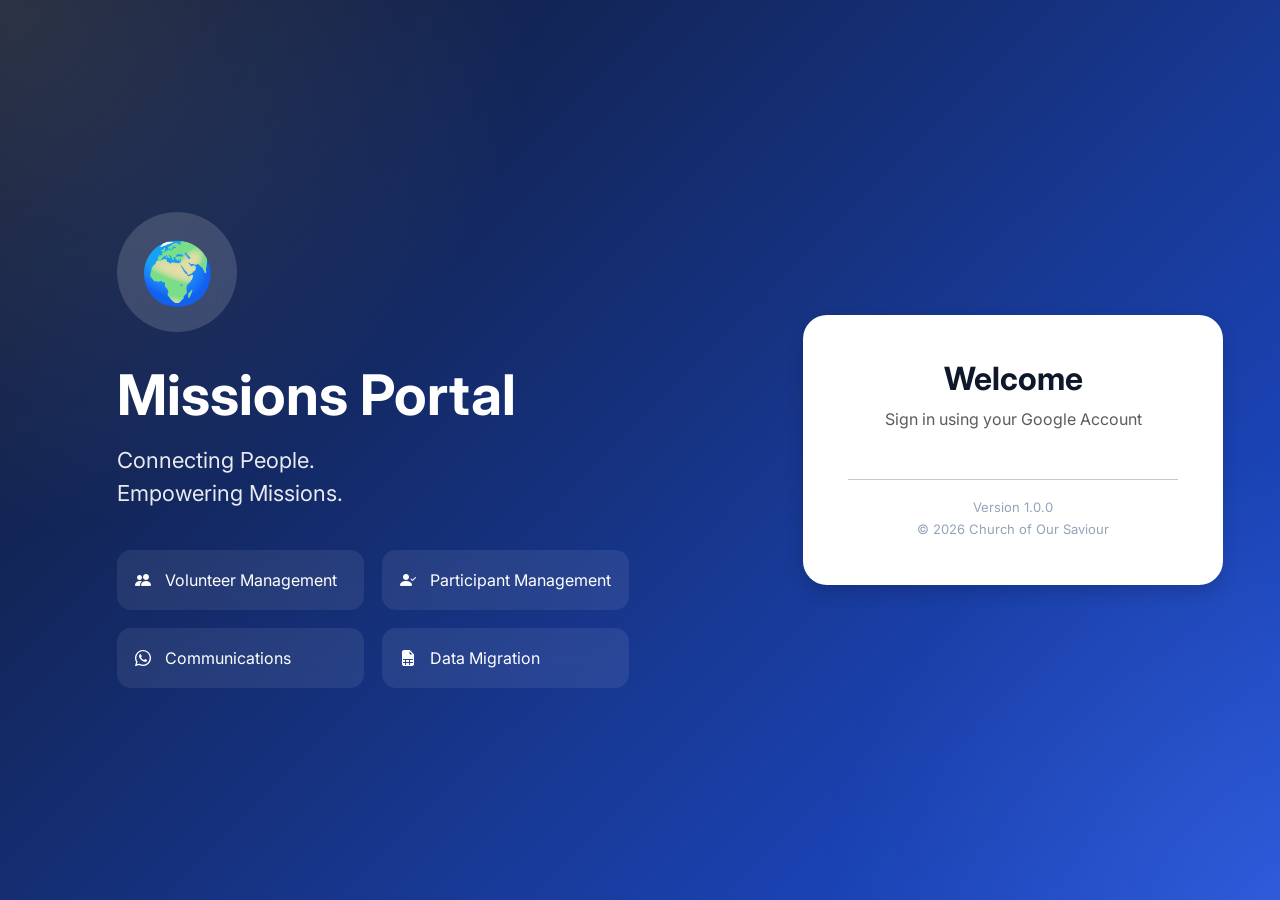
==== commit ddc1c9a0: "Update add-event.html" ====
--- a/add-event.html
+++ b/add-event.html
@@ -335,7 +335,7 @@
 
 <div class="header">
 
-```
+
 <h2>➕ Add Event</h2>
 
 <button
@@ -345,7 +345,7 @@
     ← Event Management
 
 </button>
-```
+
 
 </div>
 
@@ -359,7 +359,7 @@
     class="successCard"
     id="successCard">
 
-```
+
 <h2>✓ Event Created Successfully</h2>
 
 <p>
@@ -440,7 +440,7 @@
     </button>
 
 </div>
-```
+
 
 </div>
 
@@ -452,7 +452,7 @@
     class="card"
     id="eventFormCard">
 
-```
+
 <h2>Event Details</h2>
 
 <p class="cardDescription">
@@ -632,7 +632,7 @@
     </div>
 
 </div>
-```
+
 
 </div>
 
@@ -642,7 +642,7 @@
 
 <div class="card">
 
-```
+
 <h2>Google Form Header</h2>
 
 <p class="cardDescription">
@@ -678,7 +678,7 @@
         class="imagePreview">
 
 </div>
-```
+
 
 </div>
 
@@ -688,7 +688,7 @@
 
 <div class="card">
 
-```
+
 <h2>Registration Information</h2>
 
 <p class="cardDescription">
@@ -784,7 +784,7 @@
     </div>
 
 </div>
-```
+
 
 </div>
 
@@ -794,7 +794,7 @@
 
 <div class="card">
 
-```
+
 <h2>Event-Specific Questions</h2>
 
 <p class="cardDescription">
@@ -817,7 +817,7 @@
     + Add Question
 
 </button>
-```
+
 
 </div>
 
@@ -827,7 +827,7 @@
 
 <div class="card">
 
-```
+
 <div class="actions">
 
     <button
@@ -851,7 +851,7 @@
     </button>
 
 </div>
-```
+
 
 </div>
 
@@ -865,7 +865,7 @@
     class="loading"
     id="loading">
 
-```
+
 <div class="loadingBox">
 
     <div class="spinner"></div>
@@ -880,7 +880,7 @@
     </p>
 
 </div>
-```
+
 
 </div>
 
@@ -1214,7 +1214,7 @@
 
 Enter one option per line."></textarea>
 
-```
+
         </div>
 
 
@@ -1224,7 +1224,7 @@
 
 
 container.appendChild(card);
-```
+
 
 }
 
@@ -1235,7 +1235,7 @@
 
 function removeQuestion(button){
 
-```
+
 const card =
     button.closest(
         ".questionCard"
@@ -1250,7 +1250,7 @@
 
 
 renumberQuestions();
-```
+
 
 }
 
@@ -1261,7 +1261,7 @@
 
 function renumberQuestions(){
 
-```
+
 const cards =
     document.querySelectorAll(
         ".questionCard"
@@ -1283,7 +1283,7 @@
 
     }
 );
-```
+
 
 }
 
